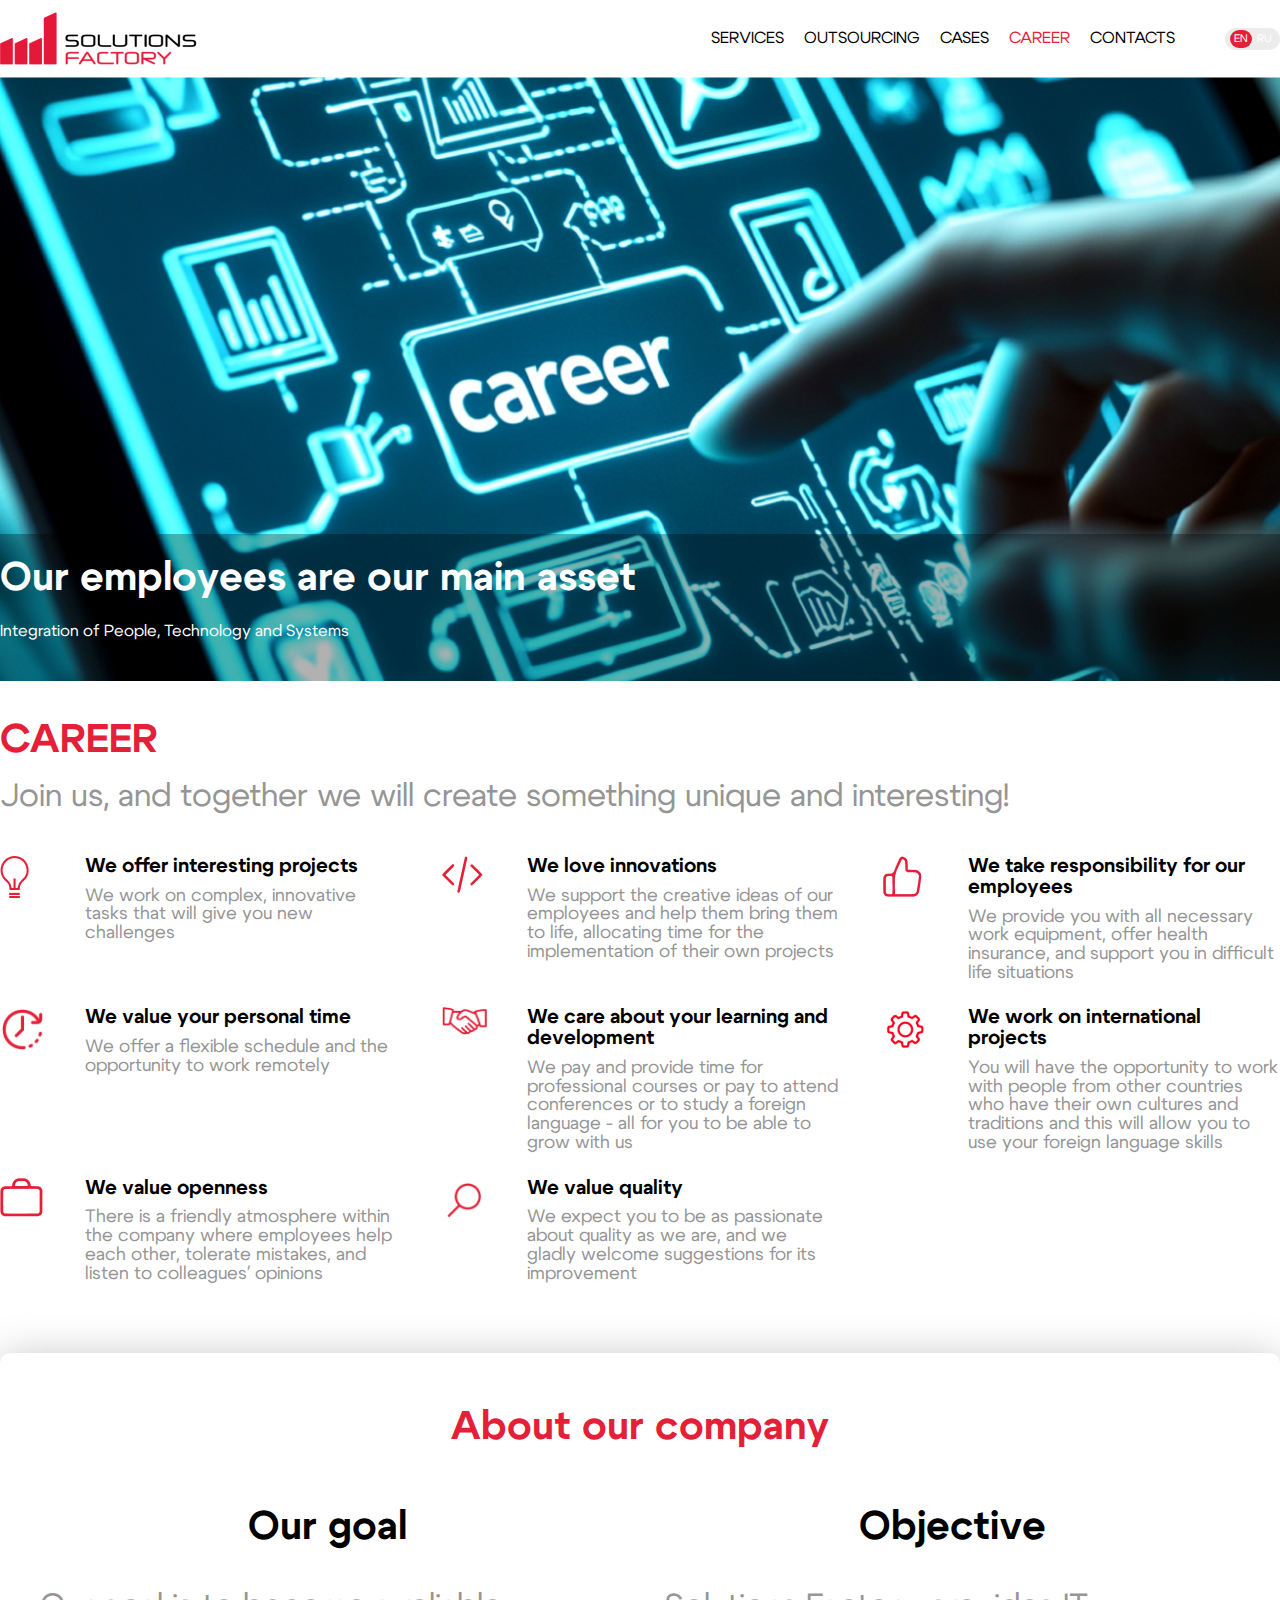
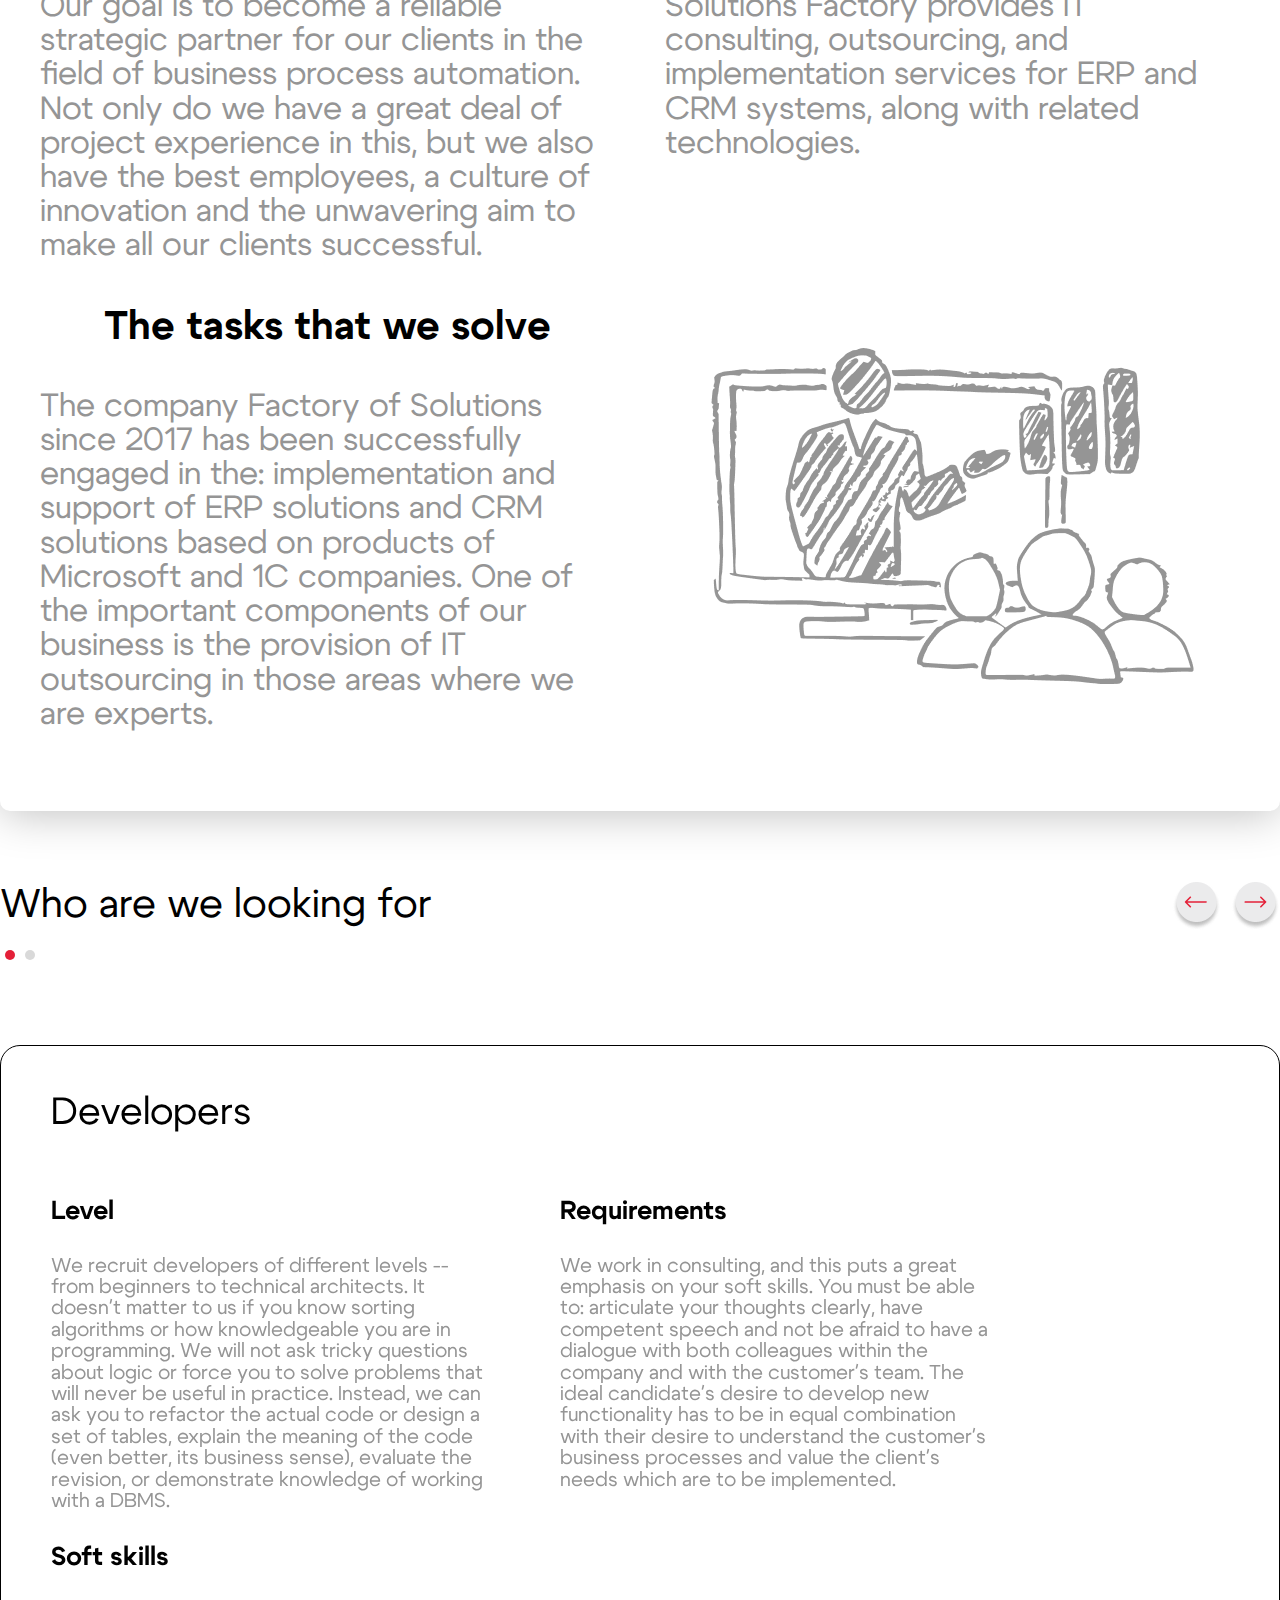
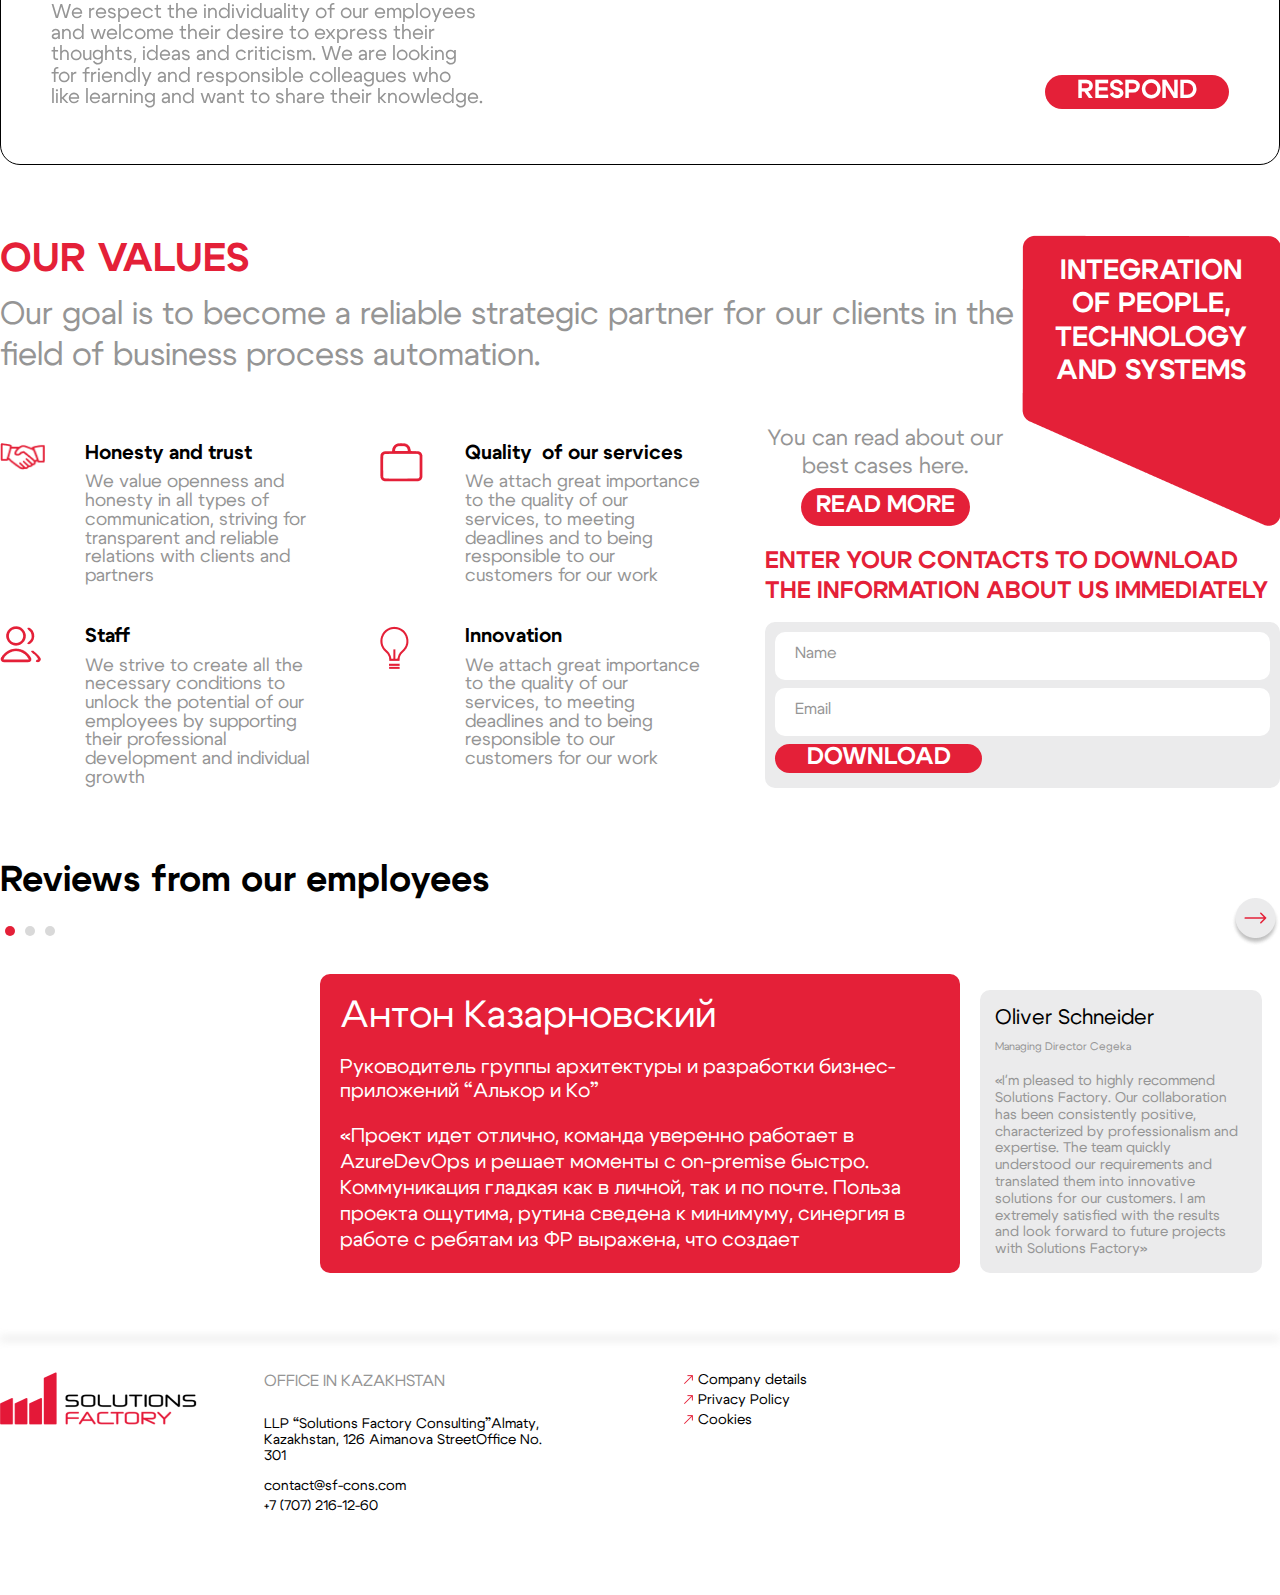
==== career.html @ 91780526 "desktop" ====
<!DOCTYPE html>
<html lang="en">
<head>
  <meta charset="UTF-8">
  <meta name="viewport" content="width=device-width, initial-scale=1.0">
  <link href="./assets/libs/swiper/swiper-bundle.min.css" rel="stylesheet">
  <link href="./assets/css/style.css" rel="stylesheet">
  <title>Solutions Factory</title>
</head>
<body>
  <header class="header">
    <div class="header__container container">
      <a href="index.html" class="header__logo">
        <img src="./assets/img/logo.png" alt="">
      </a>
      <div class="header__nav">
        <a href="services.html" class="header__nav-item">services</a>
        <a href="#" class="header__nav-item">outsourcing</a>
        <a href="cases.html" class="header__nav-item">cases</a>
        <a href="career.html" class="header__nav-item header__nav-item--active">career</a>
        <a href="contacts.html" class="header__nav-item">contacts</a>
        <div class="header__switcher">
          <a href="#" class="header__switcher-item header__switcher-item--active">en</a>
          <a href="#" class="header__switcher-item">ru</a>
        </div>
      </div>
    </div>
  </header>
  <main>
    <section class="hero hero--career">
      <div class="hero__container">
        <div class="container">
          <div class="hero__title">Our employees are our main asset</div>
          <div class="hero__desc">
            Integration of People, Technology and Systems
          </div>
        </div>
      </div>
    </section>
    <section class="career-feauters container block">
      <h2 class="title">career</h2>
      <div class="desc">Join us, and together we will create something unique and interesting!</div>
      <div class="trust__items">
        <div class="trust__item">
          <div class="trust__item-img-holder">
            <img src="./assets/img/t-1.png" alt="">
          </div>
          <div class="trust__item-info">
            <div class="trust__item-title">We offer interesting projects</div>
            <div class="trust__item-desc">
              We work on complex, innovative tasks that will give you new challenges
            </div>
          </div>
        </div>
        <div class="trust__item">
          <div class="trust__item-img-holder">
            <img src="./assets/img/t-5.png" alt="">
          </div>
          <div class="trust__item-info">
            <div class="trust__item-title">We love innovations</div>
            <div class="trust__item-desc">
              We support the creative ideas of our employees and help them bring them to life, allocating time for the
              implementation of their own projects
            </div>
          </div>
        </div>
        <div class="trust__item">
          <div class="trust__item-img-holder">
            <img src="./assets/img/t-6.png" alt="">
          </div>
          <div class="trust__item-info">
            <div class="trust__item-title">We take responsibility for our employees </div>
            <div class="trust__item-desc">
              We provide you with all necessary work equipment, offer health insurance, and support you in difficult
              life situations
            </div>
          </div>
        </div>
        <div class="trust__item">
          <div class="trust__item-img-holder">
            <img src="./assets/img/c-1.png" alt="">
          </div>
          <div class="trust__item-info">
            <div class="trust__item-title">We value your personal time</div>
            <div class="trust__item-desc">
              We offer a flexible schedule and the opportunity to work remotely
            </div>
          </div>
        </div>
        <div class="trust__item">
          <div class="trust__item-img-holder">
            <img src="./assets/img/v-1.png" alt="">
          </div>
          <div class="trust__item-info">
            <div class="trust__item-title">We care about your learning and development</div>
            <div class="trust__item-desc">
              We pay and provide time for professional courses or pay to attend conferences or to study a foreign
              language - all for you to be able to grow with us
            </div>
          </div>
        </div>
        <div class="trust__item">
          <div class="trust__item-img-holder">
            <img src="./assets/img/c-2.png" alt="">
          </div>
          <div class="trust__item-info">
            <div class="trust__item-title">We work on international projects</div>
            <div class="trust__item-desc">
              You will have the opportunity to work with people from other countries who have their own cultures and
              traditions and this will allow you to use your foreign language skills
            </div>
          </div>
        </div>
        <div class="trust__item">
          <div class="trust__item-img-holder">
            <img src="./assets/img/v-2.png" alt="">
          </div>
          <div class="trust__item-info">
            <div class="trust__item-title">We value openness</div>
            <div class="trust__item-desc">
              There is a friendly atmosphere within the company where employees help each other, tolerate mistakes, and
              listen to colleagues' opinions
            </div>
          </div>
        </div>
        <div class="trust__item">
          <div class="trust__item-img-holder">
            <img src="./assets/img/c-3.png" alt="">
          </div>
          <div class="trust__item-info">
            <div class="trust__item-title">We value quality</div>
            <div class="trust__item-desc">
              We expect you to be as passionate about quality as we are, and we gladly welcome suggestions for its
              improvement
            </div>
          </div>
        </div>
      </div>
    </section>
    <section class="about-company block">
      <div class="container">
        <div class="about-company__container">
          <h2 class="title">About our company</h2>
          <div class="about-company__items">
            <div class="about-company__item">
              <div class="about-company__item-title">Our goal</div>
              <div class="about-company__item-desc">
                Our goal is to become a reliable strategic partner for our clients in the field of business process
                automation. Not only do we have a great deal of project experience in this, but we also have the best
                employees, a culture of innovation and the unwavering aim to make all our clients successful.
              </div>
            </div>
            <div class="about-company__item">
              <div class="about-company__item-title">Objective</div>
              <div class="about-company__item-desc">
                Solutions Factory provides IT consulting, outsourcing, and implementation services for ERP and CRM
                systems, along with related technologies.
              </div>
            </div>
            <div class="about-company__item">
              <div class="about-company__item-title">The tasks that we solve</div>
              <div class="about-company__item-desc">
                The company Factory of Solutions since 2017 has been successfully engaged in the: implementation and
                support of ERP solutions and CRM solutions based on products of Microsoft and 1C companies. One of the
                important components of our business is the provision of IT outsourcing in those areas where we are
                experts.
              </div>
            </div>
            <div class="about-company__item about-company__item--img">
              <img src="./assets/img/about-company.png" alt="">
            </div>
          </div>
        </div>
      </div>
    </section>
    <section class="career-looking block container">
      <div class="career-looking__header">
        <h2 class="title">Who are we looking for</h2>
        <div class="reviews__arrows reviews__arrows--career">
          <div class="reviews__arrow reviews__arrow--left"><img src="./assets/img/left.png" alt=""></div>
          <div class="reviews__arrow reviews__arrow--right"><img src="./assets/img/right.png" alt=""></div>
        </div>
      </div>
      <div class="career-dots"></div>
      <div class="career-slider">
        <div class="swiper-wrapper">
          <div class="career-slide swiper-slide">
            <div class="career-slide__title">Developers</div>
            <div class="career-grid">
              <div class="career-item">
                <div class="career-item__title">Level</div>
                <div class="career-item__desc">
                  We recruit developers of different levels -- from beginners to technical architects.
                  It doesn't matter to us if you know sorting algorithms or how knowledgeable you are in
                  programming. We will not ask tricky questions about logic or force you to solve problems that
                  will never be useful in practice. Instead, we can ask you to refactor the actual code or design a
                  set of tables, explain the meaning of the code (even better, its business sense), evaluate the
                  revision, or demonstrate knowledge of working with a DBMS.
                </div>
              </div>
              <div class="career-item">
                <div class="career-item__title">Requirements</div>
                <div class="career-item__desc">
                  We work in consulting, and this puts a great emphasis on your soft skills.
                  You must be able to: articulate your thoughts clearly, have competent speech and not be afraid to have
                  a dialogue with both colleagues within the company and with the customer's team. The ideal candidate's
                  desire to develop new functionality has to be in equal combination with their desire to understand the
                  customer's business processes and value the client's needs which are to be implemented.
                </div>
              </div>
              <div class="career-item">
                <div class="career-item__title">Soft skills</div>
                <div class="career-item__desc">
                  We respect the individuality of our employees and welcome their desire to express their thoughts,
                  ideas and criticism. We are looking for friendly and responsible colleagues who like learning and want
                  to share their knowledge.
                </div>
              </div>
            </div>
            <a href="#" class="career-slide__btn btn">respond</a>
          </div>
          <div class="career-slide swiper-slide">
            <div class="career-slide__title">Project Manager</div>
            <div class="career-grid">
              <div class="career-item">
                <div class="career-item__title">Level</div>
                <div class="career-item__desc">
                  We recruit developers of different levels -- from beginners to technical architects.
                  It doesn't matter to us if you know sorting algorithms or how knowledgeable you are in
                  programming. We will not ask tricky questions about logic or force you to solve problems that
                  will never be useful in practice. Instead, we can ask you to refactor the actual code or design a
                  set of tables, explain the meaning of the code (even better, its business sense), evaluate the
                  revision, or demonstrate knowledge of working with a DBMS.
                </div>
              </div>
              <div class="career-item">
                <div class="career-item__title">Requirements</div>
                <div class="career-item__desc">
                  We work in consulting, and this puts a great emphasis on your soft skills.
                  You must be able to: articulate your thoughts clearly, have competent speech and not be afraid to have
                  a dialogue with both colleagues within the company and with the customer's team. The ideal candidate's
                  desire to develop new functionality has to be in equal combination with their desire to understand the
                  customer's business processes and value the client's needs which are to be implemented.
                </div>
              </div>
              <div class="career-item">
                <div class="career-item__title">Soft skills</div>
                <div class="career-item__desc">
                  We respect the individuality of our employees and welcome their desire to express their thoughts,
                  ideas and criticism. We are looking for friendly and responsible colleagues who like learning and want
                  to share their knowledge.
                </div>
              </div>
            </div>
            <a href="#" class="career-slide__btn btn">respond</a>
          </div>
        </div>
      </div>
    </section>
    <section class="values block container">
      <div class="title-label">
        <div class="title-label__title">
          Integration <br> of People, <br> Technology <br> and Systems
        </div>

      </div>
      <h2 class="title">Our values</h2>
      <div class="desc">
        Our goal is to become a reliable strategic partner for our clients in the field of business process automation.
      </div>
      <div class="values__container">
        <div class="values__items">
          <div class="values__item">
            <div class="values__item-img-holder">
              <img src="./assets/img/v-1.png" alt="">
            </div>
            <div class="values__item-info">
              <div class="values__item-title">Honesty and trust</div>
              <div class="values__item-desc">
                We value openness and honesty in all types of communication, striving for transparent and reliable
                relations
                with clients and partners
              </div>
            </div>
          </div>
          <div class="values__item">
            <div class="values__item-img-holder">
              <img src="./assets/img/v-2.png" alt="">
            </div>
            <div class="values__item-info">
              <div class="values__item-title">Quality  of our services</div>
              <div class="values__item-desc">
                We attach great importance to the quality of our services, to meeting deadlines and to being responsible
                to
                our customers for our work
              </div>
            </div>
          </div>
          <div class="values__item">
            <div class="values__item-img-holder">
              <img src="./assets/img/v-3.png" alt="">
            </div>
            <div class="values__item-info">
              <div class="values__item-title">Staff</div>
              <div class="values__item-desc">
                We strive to create all the necessary conditions to unlock the potential of our employees by supporting
                their professional development and individual growth
              </div>
            </div>
          </div>
          <div class="values__item">
            <div class="values__item-img-holder">
              <img src="./assets/img/v-4.png" alt="">
            </div>
            <div class="values__item-info">
              <div class="values__item-title">Innovation</div>
              <div class="values__item-desc">
                We attach great importance to the quality of our services, to meeting deadlines and to being responsible
                to
                our customers for our work
              </div>
            </div>
          </div>
        </div>
        <form class="values__form">
          <div class="values__form-label-container">
            <div class="values__form-label">
              You can read about
              our best cases here.
            </div>
            <a href="#" class="values__form-btn btn">read more</a>
          </div>
          <div class="values__form-title">
            Enter your contacts to download the information about us immediately
          </div>
          <div class="values__form-container">
            <div class="input-group">
              <input type="text" placeholder="Name">
            </div>
            <div class="input-group">
              <input type="text" placeholder="Email">
            </div>
            <input type="submit" value="download" class="values__form-submit btn">
          </div>
        </form>
      </div>
    </section>
    <section class="our-clients block">
      <div class="container">
        <div class="h2 title">Reviews from our employees</div>
        <div class="reviews__arrows reviews__arrows--reviews">
          <div class="reviews__arrow reviews__arrow--left"><img src="./assets/img/left.png" alt=""></div>
          <div class="reviews__arrow reviews__arrow--right"><img src="./assets/img/right.png" alt=""></div>
        </div>
        <div class="reviews__dots"></div>
        <div class="reviews">
          <div class="swiper-wrapper">
            <div class="reviews__slide swiper-slide">
              <div class="reviews__name">Антон Казарновский</div>
              <div class="reviews__post">
                Руководитель группы архитектуры и
                разработки бизнес-приложений
                “Алькор и Ко”
              </div>
              <div class="reviews__desc">
                «Проект идет отлично, команда уверенно работает в AzureDevOps и решает моменты с on-premise быстро.
                Коммуникация гладкая как в личной, так и по почте. Польза проекта ощутима, рутина сведена к минимуму,
                синергия в работе с ребятам из ФР выражена, что создает
              </div>
            </div>
            <div class="reviews__slide swiper-slide">
              <div class="reviews__name">Oliver Schneider</div>
              <div class="reviews__post">
                Managing Director Cegeka
              </div>
              <div class="reviews__desc">
                «I'm pleased to highly recommend Solutions Factory. Our collaboration has been consistently positive,
                characterized by professionalism and expertise. The team quickly understood our requirements and
                translated
                them into innovative solutions for our customers. I am extremely satisfied with the results and look
                forward
                to future projects with Solutions Factory»
              </div>
            </div>
            <div class="reviews__slide swiper-slide">
              <div class="reviews__name">Isfried Janetschek</div>
              <div class="reviews__post">
                CEO Mesify
              </div>
              <div class="reviews__desc">
                «We chose SF for our D365 project due to their excellent past performance. The team provided reliable,
                flexible, and skilled support, delivering solid solutions. We plan to continue our collaboration and
                highly
                recommend SF to others.»
              </div>
            </div>
          </div>
        </div>
      </div>
    </section>
  </main>
  <footer class="footer">
    <div class="footer__line"></div>
    <div class="footer__container container">
      <a href="#" class="footer__logo"><img src="./assets/img/logo.png" alt=""></a>
      <div class="footer__group">
        <div class="footer__title">OFFICE IN KAZAKHSTAN</div>
        <div class="footer__desc">
          LLP “Solutions Factory Consulting”Almaty, Kazakhstan, 126 Aimanova StreetOffice No. 301
        </div>
        <div class="footer__info">
          <a href="mailto:contact@sf-cons.com">contact@sf-cons.com</a>
          <a href="tel:+77072161260">+7 (707) 216-12-60 </a>
        </div>
      </div>
      <div class="footer__nav">
        <a href="#">Company details</a>
        <a href="#">Privacy Policy</a>
        <a href="#">Cookies</a>
      </div>
    </div>
  </footer>

  <script src="./assets/libs/jquery-3.7.1.min.js"></script>
  <script src="./assets/libs/swiper/swiper-bundle.min.js"></script>
  <script src="./index.js"></script>
</body>
</html>
---- assets/css/style.css ----
@font-face {
  font-family: "Cygre";
  src: url("../fonts/Cygre-Regular.ttf") format("truetype");
  font-weight: 400;
}
@font-face {
  font-family: "Cygre";
  src: url("../fonts/Cygre-Bold.ttf") format("truetype");
  font-weight: 600;
}
/* Reset and base styles  */
* {
  padding: 0px;
  margin: 0px;
  border: none;
}

*,
*::before,
*::after {
  box-sizing: border-box;
}

/* Links */
a,
a:link,
a:visited {
  text-decoration: none;
}

a:hover {
  text-decoration: none;
}

/* Common */
h1,
h2,
h3,
h4,
h5,
h6,
p {
  font-size: inherit;
  font-weight: inherit;
}

ul,
ul li {
  list-style: none;
}

img {
  vertical-align: top;
}

img,
svg {
  max-width: 100%;
  height: auto;
}

/* Form */
input,
textarea,
button,
select {
  font-family: inherit;
  font-size: inherit;
  color: inherit;
  background-color: transparent;
}

input[type=number]::-webkit-inner-spin-button,
input[type=number]::-webkit-outer-spin-button {
  -webkit-appearance: none;
  margin: 0;
}

input::-ms-clear {
  display: none;
}

button,
input[type=submit] {
  display: inline-block;
  box-shadow: none;
  cursor: pointer;
}

input:focus,
input:active,
button:focus,
button:active {
  outline: none;
}

button::-moz-focus-inner {
  padding: 0;
  border: 0;
}

.container {
  max-width: 1324px;
  width: 100%;
  margin: 0 auto;
}

body {
  overflow-x: hidden;
  font-family: "Cygre", sans-serif;
  font-weight: 400;
  font-style: normal;
  font-weight: normal;
  color: #000;
  font-size: 16px;
  background: #fff;
  line-height: 1.2;
}

.header {
  position: fixed;
  z-index: 99;
  width: 100%;
  left: 0;
  top: 0;
  padding: 12px 0;
  background: #fff;
}
.header__container {
  display: flex;
  align-items: center;
  justify-content: space-between;
  gap: 30px;
}
.header__nav {
  display: flex;
  align-items: center;
  gap: 20px;
}
.header__nav-item {
  transition: 200ms ease all;
  color: #000;
  text-transform: uppercase;
}
.header__nav-item:hover {
  color: #e42038;
}
.header__nav-item--active {
  color: #e42038;
}
.header__switcher {
  background: rgba(217, 217, 217, 0.5);
  width: 55px;
  height: 22px;
  min-width: 55px;
  border-radius: 30px;
  padding: 2px 5px;
  display: flex;
  justify-content: space-between;
  align-items: center;
  margin-left: 30px;
}
.header__switcher-item {
  color: #fff;
  font-size: 11px;
  text-transform: uppercase;
  width: 22px;
  height: 18px;
  display: flex;
  align-items: center;
  justify-content: center;
  border-radius: 30px;
  transition: 200ms ease all;
}
.header__switcher-item--active {
  background: #e42038;
}

.hero {
  min-height: 604px;
  margin-top: 77px;
  background: url("../img/hero-img.jpg") no-repeat;
  background-position: bottom;
  background-size: cover;
  display: flex;
  flex-direction: column;
  justify-content: flex-end;
}
.hero--services {
  background: url("../img/services-hero.jpg") no-repeat;
  background-position: center;
  background-size: cover;
}
.hero--cases {
  background: url("../img/cases-hero.jpg") no-repeat;
  background-position: center;
  background-size: cover;
}
.hero--career {
  background: url("../img/career-hero.jpg") no-repeat;
  background-position: center;
  background-size: cover;
}
.hero--contacts {
  background: url("../img/contacts-hero.jpg") no-repeat;
  background-position: center;
  background-size: cover;
}
.hero__container {
  background: rgba(0, 0, 0, 0.3);
  padding: 20px 0 40px;
  color: #fff;
}
.hero__container .container {
  position: relative;
}
.hero__container .container .hero__btn {
  position: absolute;
  right: 0;
  bottom: 0;
  z-index: 2;
}
.hero__slider {
  overflow: hidden;
  color: #fff;
}
.hero__slider ul {
  line-height: 130%;
  font-size: 24px;
  padding-left: 30px;
}
.hero__slider ul li {
  list-style: disc;
}
.hero__title {
  font-size: 40px;
  font-weight: 600;
  padding-bottom: 20px;
}
.hero__dots-container {
  text-align: right;
  padding-bottom: 14px;
}
.hero__dots-container .swiper-pagination-bullet {
  width: 17px;
  height: 17px;
  opacity: 1;
  margin: 0 11px !important;
  background: #d9d9d9;
}
.hero__dots-container .swiper-pagination-bullet-active {
  background: #e42038;
}

.btn {
  display: inline-flex;
  align-items: center;
  justify-content: center;
  font-size: 30px;
  font-weight: 600;
  text-transform: uppercase;
  color: #fff;
  text-decoration: none;
  transition: 200ms ease all;
  background: #e42038;
  border-radius: 100px;
  padding: 0 15px 3px 15px;
  min-width: 207px;
}
.btn:hover {
  background: #aa2938;
}
.btn--reverse {
  background: #fff;
  color: #e42038;
}
.btn--reverse:hover {
  background: #aa2938;
  color: #fff;
}

.block {
  padding-top: 35px;
  padding-bottom: 35px;
}

.block-header {
  display: flex;
  align-items: flex-end;
  justify-content: space-between;
  gap: 30px;
}

.title {
  font-size: 36px;
  font-weight: 600;
  text-transform: uppercase;
  line-height: 124%;
}

.services-items {
  margin-top: 35px;
  display: grid;
  grid-template-columns: repeat(2, 1fr);
  grid-column-gap: 100px;
  grid-row-gap: 50px;
}

.services-item {
  display: flex;
  align-items: center;
  justify-content: space-between;
  gap: 25px;
  background: #fff;
  border-radius: 10px;
  box-shadow: 0px 4px 43.5px -1px rgba(0, 0, 0, 0.25);
  padding: 15px;
}
.services-item img {
  width: 100%;
  max-width: 160px;
}
.services-item__link {
  text-decoration: none;
  color: #000;
  font-size: 22px;
  font-weight: 600;
  transition: 200ms ease all;
  border-bottom: 1px solid #000;
}
.services-item__link:hover {
  border-color: transparent;
}
.services-item__desc {
  font-size: 18px;
  line-height: 120%;
  padding-top: 10px;
}

.about {
  display: flex;
  justify-content: space-between;
  gap: 50px;
}
.about__founder {
  position: relative;
  width: 43%;
}
.about__founder-info {
  position: absolute;
  z-index: 2;
  left: 0;
  top: 0;
}
.about__founder-name {
  font-size: 28px;
  line-height: 111%;
  padding-bottom: 4px;
}
.about__founder-desc {
  font-size: 28px;
  line-height: 111%;
  color: #e42038;
}
.about__founder img {
  display: block;
  margin: 0 0 0 auto;
}
.about__founder-quote {
  position: absolute;
  padding: 20px 20px 30px;
  max-width: 276px;
  width: 100%;
  background: #ebebec;
  border-radius: 10px;
  font-size: 20px;
  color: #959595;
  line-height: 115%;
  bottom: -20px;
  left: 0;
  transition: 400ms ease all;
  opacity: 0;
}
.about__founder:hover .about__founder-quote {
  opacity: 1;
}
.about__info {
  position: relative;
  flex: 1;
  border-radius: 10px;
  background: #e42038;
  color: #fff;
  padding: 25px 30px 15px;
}
.about__info-title {
  font-size: 38px;
  padding-bottom: 5px;
}
.about__info-desc {
  font-size: 26px;
  line-height: 111%;
}
.about__info img {
  position: absolute;
  right: 20px;
  bottom: 15px;
}
.about__btn {
  position: absolute;
  left: 30px;
  bottom: 35px;
}

.trust {
  position: relative;
}
.trust__info {
  max-width: 79%;
}
.trust .title {
  color: #e42038;
  text-transform: uppercase;
  font-weight: 600;
  font-size: 40px;
  padding-bottom: 10px;
}
.trust .desc {
  color: #959595;
  font-size: 32px;
  line-height: 126%;
}
.trust__items {
  margin-top: 40px;
  display: grid;
  grid-template-columns: repeat(3, 1fr);
  grid-column-gap: 45px;
  grid-row-gap: 25px;
}
.trust__item {
  display: flex;
  align-items: flex-start;
  gap: 40px;
}
.trust__item-img-holder {
  width: 45px;
  min-width: 45px;
}
.trust__item-title {
  font-size: 20px;
  font-weight: 600;
  padding-bottom: 10px;
  line-height: 104%;
}
.trust__item-desc {
  color: #959595;
  font-size: 18px;
  line-height: 104%;
}
.trust .title-label {
  position: absolute;
  right: 0;
  top: 35px;
}

.title-label {
  width: 258px;
  height: 296px;
  background: url("../img/label.png") no-repeat;
  padding: 20px;
  text-align: center;
  color: #fff;
  text-transform: uppercase;
}
.title-label__title {
  font-size: 32px;
  font-weight: 600;
  padding-bottom: 4px;
}
.title-label__desc {
  font-size: 26px;
}

.our-clients .container {
  position: relative;
}
.our-clients .title {
  text-transform: none;
}
.our-clients .swiper-button-disabled {
  display: none;
}

.reviews {
  overflow: hidden;
  margin-top: 33px;
  position: relative;
}
.reviews .swiper-button-disabled {
  display: none;
}
.reviews__arrows {
  display: flex;
  gap: 10px;
  align-items: center;
  position: absolute;
  right: 0;
  top: 40px;
  z-index: 2;
}
.reviews__arrow {
  cursor: pointer;
}
.reviews__dots {
  margin-top: 20px;
}
.reviews__dots .swiper-pagination-bullet {
  width: 10px;
  height: 10px;
  opacity: 1;
  margin: 0 5px !important;
  background: #d9d9d9;
}
.reviews__dots .swiper-pagination-bullet-active {
  background: #e42038;
}
.reviews__slide {
  width: 22%;
  margin: 0 10px;
  padding: 15px;
  border-radius: 10px;
  background: #ebebec;
}
.reviews__name {
  font-size: 21px;
  padding-bottom: 10px;
}
.reviews__post {
  color: #959595;
  font-size: 11px;
  padding-bottom: 20px;
}
.reviews__desc {
  font-size: 14px;
  color: #959595;
}
.reviews .swiper-slide-active {
  background: #e42038;
  padding: 20px;
  width: 50%;
}
.reviews .swiper-slide-active .reviews__name {
  color: #fff;
  font-size: 38px;
  padding-bottom: 15px;
}
.reviews .swiper-slide-active .reviews__post {
  color: #fff;
  font-size: 20px;
}
.reviews .swiper-slide-active .reviews__desc {
  font-size: 20px;
  line-height: 130%;
  color: #fff;
}
.reviews .swiper-wrapper {
  align-items: flex-end;
}

.logo-slides {
  padding-top: 40px;
  position: relative;
}
.logo-slides .logo-slide {
  width: 148px;
  height: 148px;
  margin: 0 15px;
  display: flex;
  align-items: center;
  justify-content: center;
  background: #d9d9d9;
  border-radius: 10px;
}
.logo-slides .logo-slide img {
  max-width: 100%;
}
.logo-slides .logo-left {
  position: absolute;
  z-index: 3;
  left: 50px;
  top: calc(63% - 27px);
}
.logo-slides .logo-right {
  position: absolute;
  z-index: 3;
  right: 50px;
  top: calc(63% - 27px);
}

.values {
  position: relative;
}
.values .title {
  color: #e42038;
  text-transform: uppercase;
  font-weight: 600;
  font-size: 40px;
  padding-bottom: 10px;
}
.values .desc {
  color: #959595;
  font-size: 32px;
  line-height: 126%;
  max-width: 1050px;
}
.values .title-label {
  position: absolute;
  right: 0;
  top: 35px;
}
.values .title-label__title {
  font-size: 28px;
}
.values__container {
  display: flex;
  align-items: flex-end;
  gap: 65px;
  margin-top: 50px;
}
.values__form {
  min-width: 515px;
  width: 515px;
}
.values__form-label {
  color: #959595;
  font-size: 22px;
  line-height: 126%;
}
.values__form-label-container {
  max-width: 240px;
  text-align: center;
}
.values__form-btn {
  font-size: 24px;
  min-width: auto;
  margin-top: 8px;
  padding-top: 3px;
  padding-bottom: 6px;
}
.values__form-title {
  font-size: 24px;
  text-transform: uppercase;
  color: #e42038;
  line-height: 126%;
  font-weight: 600;
  margin-top: 20px;
}
.values__form-container {
  margin-top: 15px;
  background: #ebebec;
  border-radius: 10px;
  padding: 10px 10px 15px;
}
.values__form .input-group {
  margin-bottom: 8px;
}
.values__form-submit {
  cursor: pointer;
  font-size: 24px;
}
.values__items {
  flex: 1;
  display: grid;
  grid-template-columns: repeat(2, 1fr);
  grid-column-gap: 60px;
  grid-row-gap: 40px;
}
.values__item {
  display: flex;
  align-items: flex-start;
  gap: 40px;
}
.values__item-img-holder {
  width: 45px;
  min-width: 45px;
}
.values__item-title {
  font-size: 20px;
  font-weight: 600;
  padding-bottom: 10px;
  line-height: 104%;
}
.values__item-desc {
  color: #959595;
  font-size: 18px;
  line-height: 104%;
}

.input-group input {
  width: 100%;
  font-family: "Cygre", sans-serif;
  font-weight: 400;
  background: #fff;
  font-size: 16px;
  color: #000;
  padding: 13px 20px 18px;
  border-radius: 10px;
}
.input-group input::-moz-placeholder {
  color: #959595;
  font-size: 16px;
}
.input-group input::placeholder {
  color: #959595;
  font-size: 16px;
}

.request__container {
  display: flex;
  align-items: flex-start;
  justify-content: space-between;
  padding: 45px 70px;
  background: #ebebec;
  border-radius: 20px;
  gap: 120px;
}
.request .title {
  font-size: 40px;
  text-transform: none;
  line-height: 113%;
  font-weight: 400;
  max-width: 240px;
}
.request__form {
  flex: 1;
}
.request__form .row {
  display: grid;
  grid-template-columns: repeat(2, 1fr);
  gap: 15px;
  margin-bottom: 15px;
}
.request__form textarea {
  width: 100%;
  font-family: "Cygre", sans-serif;
  font-weight: 400;
  background: #fff;
  font-size: 16px;
  color: #000;
  padding: 13px 20px 18px;
  border-radius: 10px;
  resize: none;
  min-height: 124px;
  outline: none;
}
.request__form textarea::-moz-placeholder {
  color: #959595;
  font-size: 16px;
}
.request__form textarea::placeholder {
  color: #959595;
  font-size: 16px;
}
.request__form .input-check {
  margin-top: 12px;
}
.request__form .input-check label {
  font-size: 16px;
}
.request__form-submit {
  margin-top: 20px;
  cursor: pointer;
  font-size: 24px;
  min-width: 180px;
}

.footer {
  padding-top: 30px;
  padding-bottom: 80px;
}
.footer__line {
  width: 100%;
  height: 1px;
  background: #959595;
  margin-bottom: 33px;
  filter: blur(4px);
}
.footer__container {
  display: flex;
  align-items: flex-start;
}
.footer__logo {
  margin-right: 67px;
}
.footer__group {
  max-width: 300px;
  margin-right: 120px;
}
.footer__title {
  color: #959595;
  text-transform: uppercase;
  padding-bottom: 25px;
}
.footer__desc {
  font-size: 14px;
  line-height: 115%;
}
.footer__info {
  display: flex;
  flex-direction: column;
  align-items: flex-start;
  gap: 4px;
  margin-top: 13px;
}
.footer__info a {
  font-size: 14px;
  color: #000;
  text-decoration: none;
}
.footer__nav {
  display: flex;
  flex-direction: column;
  align-items: flex-start;
  gap: 3px;
}
.footer__nav a {
  font-size: 14px;
  text-decoration: none;
  color: #000;
  display: inline-flex;
  align-items: center;
  gap: 5px;
  transition: 200ms ease all;
}
.footer__nav a:hover {
  color: #e42038;
}
.footer__nav a::before {
  content: url("../img/nav-arrow.png");
}

.cases-items {
  margin-top: 35px;
  display: grid;
  grid-template-columns: repeat(2, 1fr);
  grid-column-gap: 100px;
  grid-row-gap: 50px;
}

.cases-item {
  background: #fff;
  border-radius: 10px;
  box-shadow: 0px 4px 43.5px -1px rgba(0, 0, 0, 0.25);
  padding: 25px 30px 30px;
}
.cases-item__title {
  font-size: 32px;
  line-height: 107%;
  padding-bottom: 20px;
}
.cases-item__desc {
  color: #959595;
  line-height: 115%;
  padding-bottom: 30px;
}
.cases-item__more {
  color: #e42038;
  text-decoration: none;
  transition: 200ms ease all;
  border-bottom: 1px solid #e42038;
}
.cases-item__more:hover {
  border-color: transparent;
}

.career-feauters .title {
  color: #e42038;
  text-transform: uppercase;
  font-weight: 600;
  font-size: 40px;
  padding-bottom: 10px;
}
.career-feauters .desc {
  color: #959595;
  font-size: 32px;
  line-height: 126%;
}

.about-company__container {
  padding: 50px 40px 80px;
  background: #fff;
  border-radius: 10px;
  box-shadow: 0px 4px 43.5px -1px rgba(0, 0, 0, 0.25);
}
.about-company__container .title {
  color: #e42038;
  text-transform: none;
  font-weight: 600;
  font-size: 40px;
  padding-bottom: 50px;
  text-align: center;
}
.about-company__items {
  display: grid;
  grid-template-columns: repeat(2, 1fr);
  grid-column-gap: 50px;
  grid-row-gap: 40px;
}
.about-company__item-title {
  text-align: center;
  font-size: 40px;
  font-weight: 600;
  padding-bottom: 38px;
}
.about-company__item-desc {
  color: #959595;
  font-size: 32px;
  line-height: 107%;
}
.about-company__item--img {
  padding: 40px;
  display: flex;
  align-items: center;
  justify-content: center;
}
.about-company__item--img img {
  max-width: 100%;
}

.career-looking__header {
  display: flex;
  align-items: center;
  justify-content: space-between;
  margin-bottom: 15px;
}
.career-looking__header .title {
  text-transform: none;
  font-weight: 400;
  font-size: 40px;
}
.career-looking__header .reviews__arrows {
  position: static;
}

.career-slider {
  overflow: hidden;
  margin-top: 80px;
}

.career-slide {
  padding: 45px 50px 55px;
  border-radius: 20px;
  border: 1px solid #000;
  position: relative;
}
.career-slide__title {
  font-size: 38px;
  padding-bottom: 60px;
}
.career-slide__btn {
  font-size: 26px;
  min-width: 184px;
  position: absolute;
  z-index: 2;
  right: 50px;
  bottom: 55px;
}

.career-grid {
  display: grid;
  grid-template-columns: repeat(2, 1fr);
  grid-column-gap: 75px;
  grid-row-gap: 30px;
  padding-right: 20%;
}

.career-item__title {
  font-size: 26px;
  font-weight: 600;
  padding-bottom: 28px;
}

.career-item__desc {
  color: #959595;
  font-size: 20px;
  line-height: 107%;
}

.career-dots .swiper-pagination-bullet {
  width: 10px;
  height: 10px;
  opacity: 1;
  margin: 0 5px !important;
  background: #d9d9d9;
}
.career-dots .swiper-pagination-bullet-active {
  background: #e42038;
}

.contacts__block {
  padding: 25px 25px 32px;
  border-radius: 10px;
  background: #fff;
  box-shadow: 0px 4px 43.5px -1px rgba(0, 0, 0, 0.25);
  display: flex;
}
.contacts__group {
  width: 50%;
  display: flex;
  flex-direction: column;
  justify-content: space-between;
  gap: 30px;
}
.contacts__group:first-child {
  padding-right: 40px;
  border-right: 1px solid #000;
}
.contacts__group:last-child {
  padding-left: 40px;
}
.contacts__title {
  font-size: 32px;
  color: #959595;
  padding-bottom: 6px;
}
.contacts__desc {
  font-size: 16px;
  line-height: 107%;
}
.contacts__address {
  font-size: 30px;
  line-height: 107%;
  max-width: 440px;
}
.contacts__footer {
  display: flex;
  align-items: flex-end;
  justify-content: space-around;
  gap: 30px;
}
.contacts__footer-group {
  display: flex;
  flex-direction: column;
  align-items: flex-end;
  gap: 4px;
}
.contacts__footer-group a {
  color: #000;
  text-decoration: none;
  font-size: 28px;
}
.contacts__btn {
  font-size: 24px;
  padding-top: 6px;
  padding-bottom: 10px;
}/*# sourceMappingURL=style.css.map */
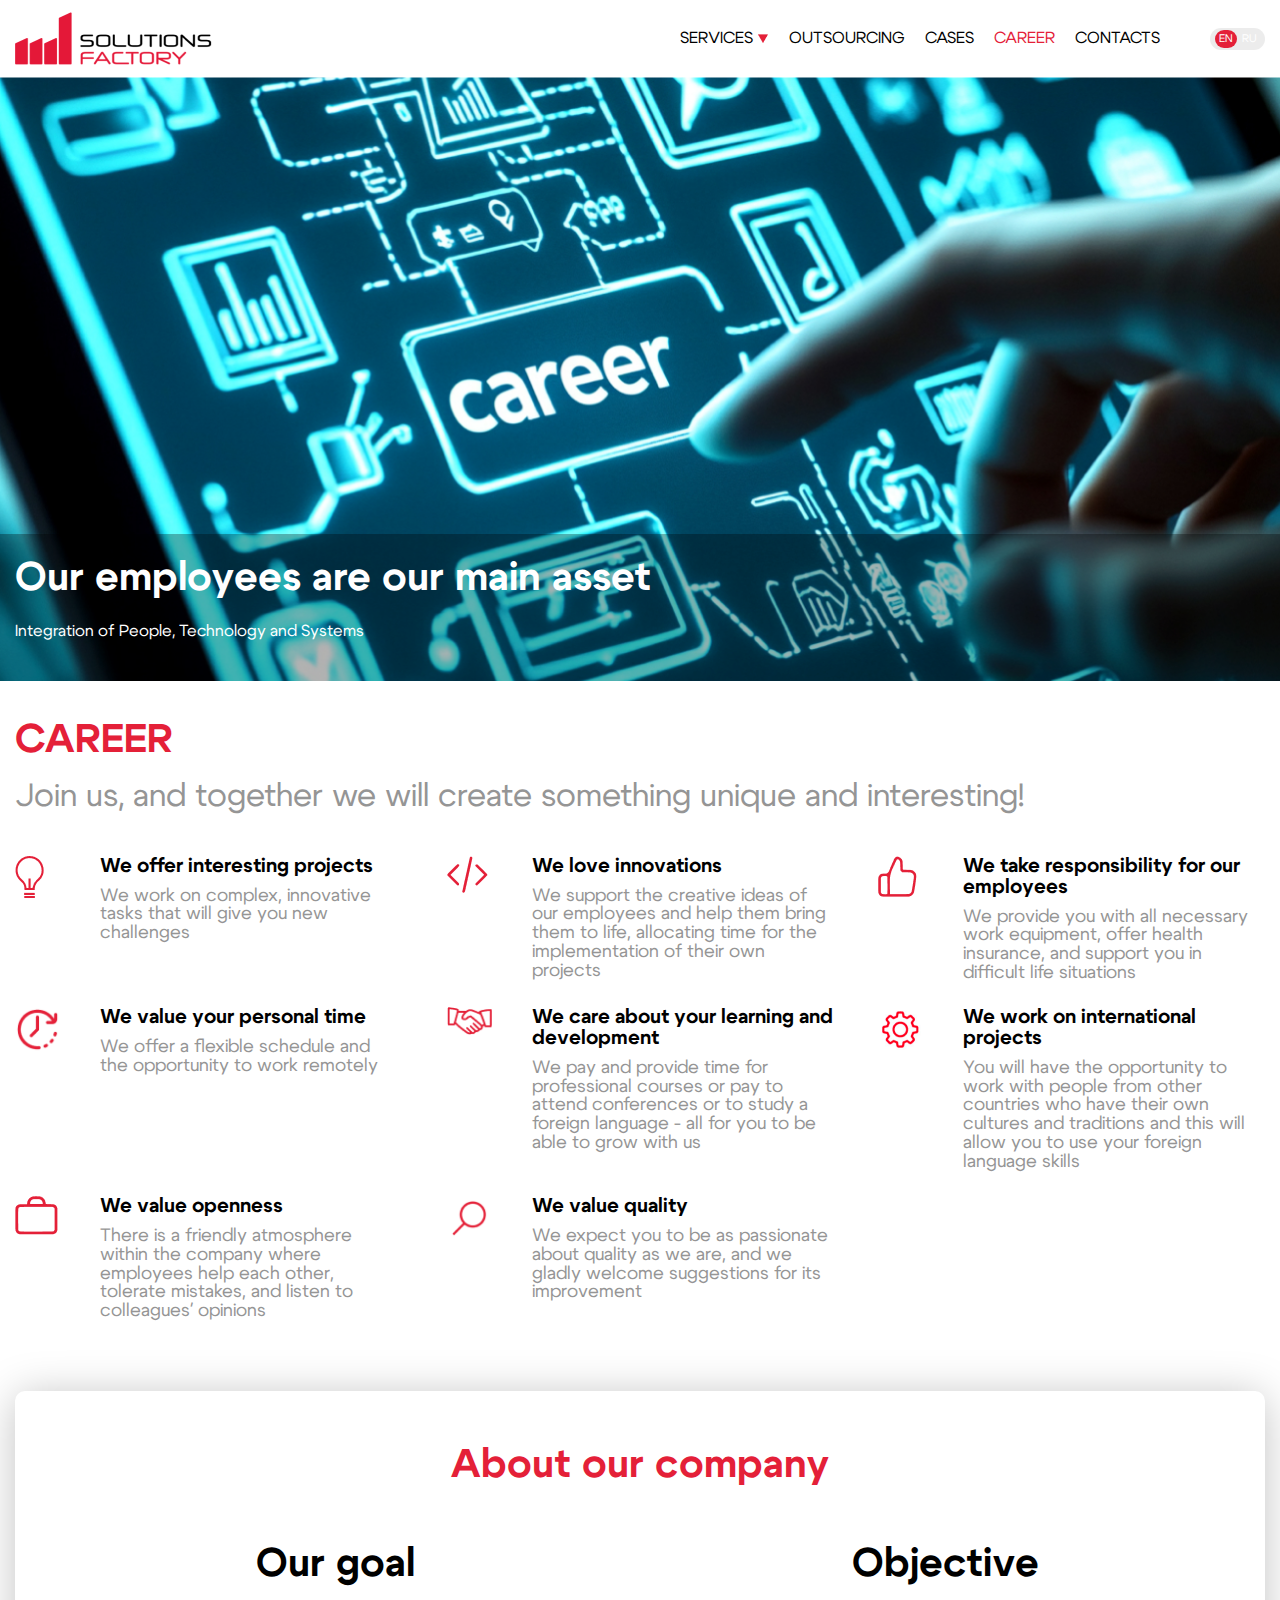
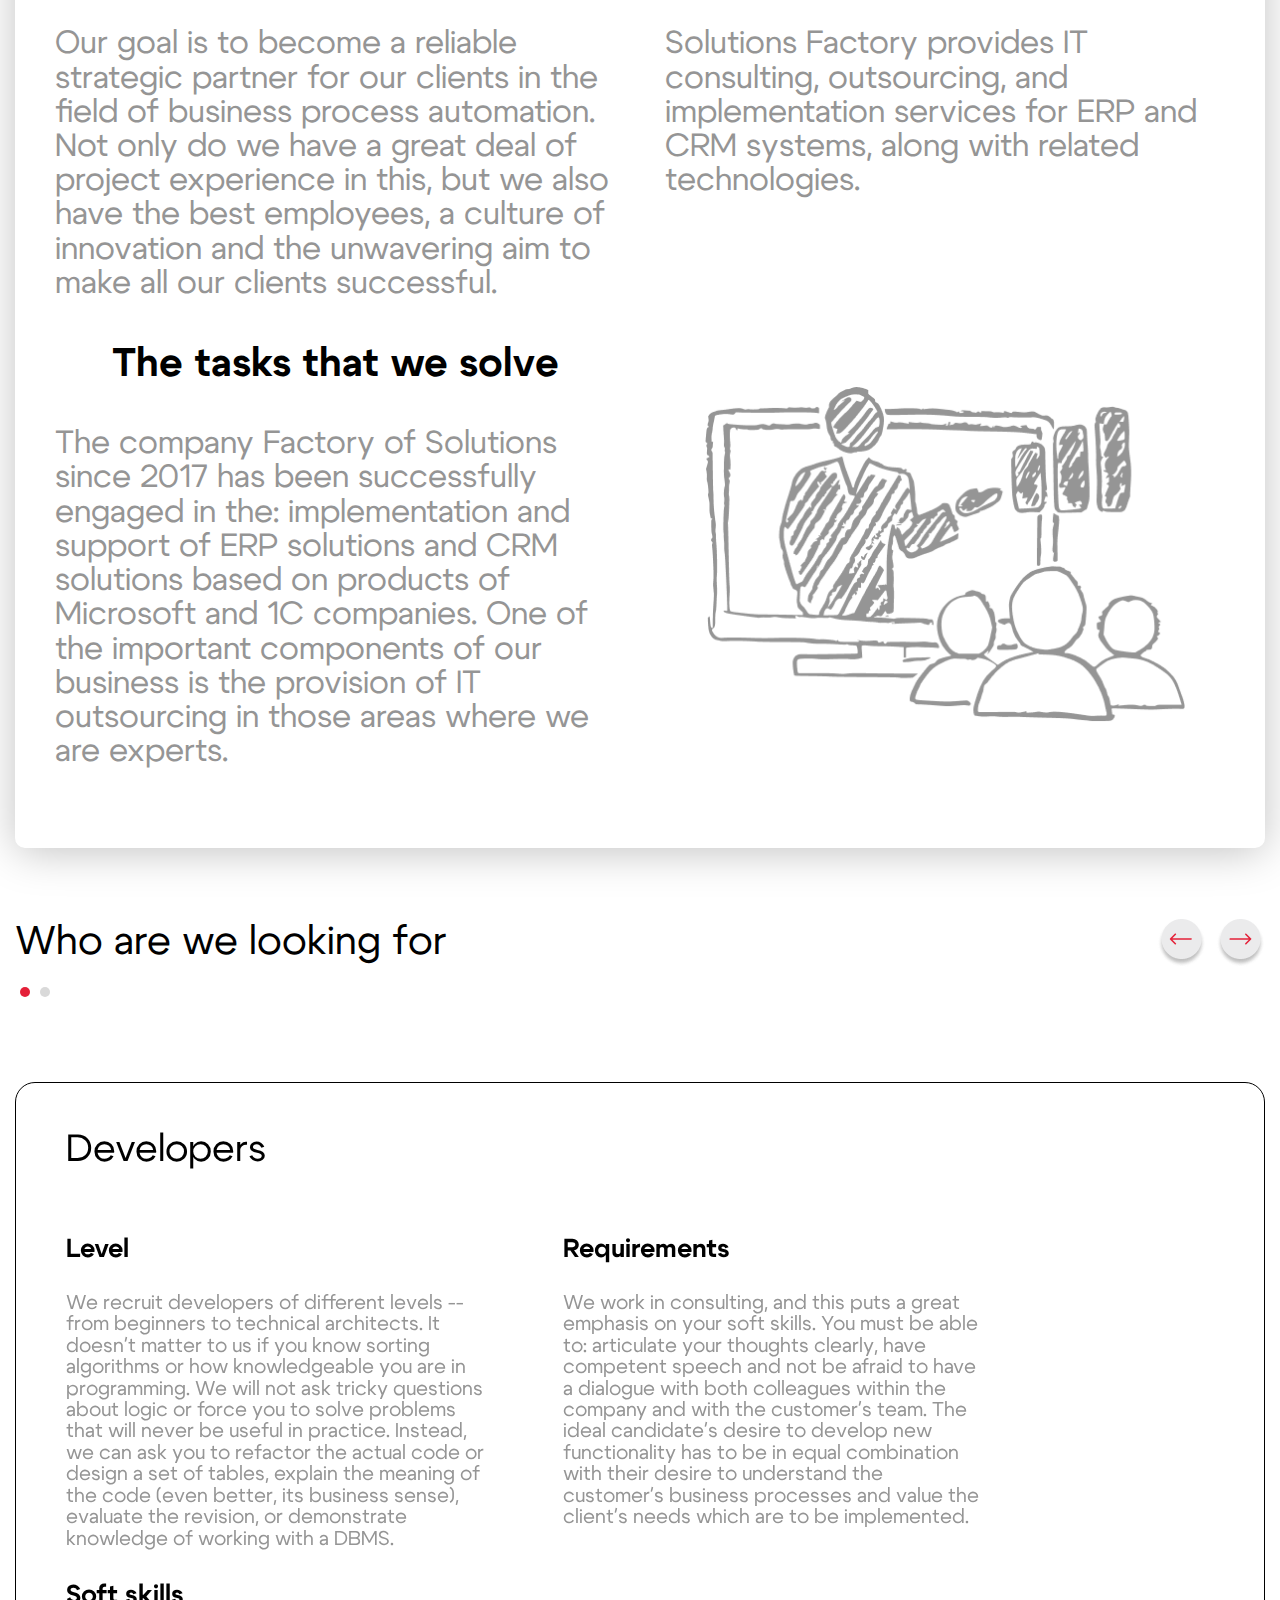
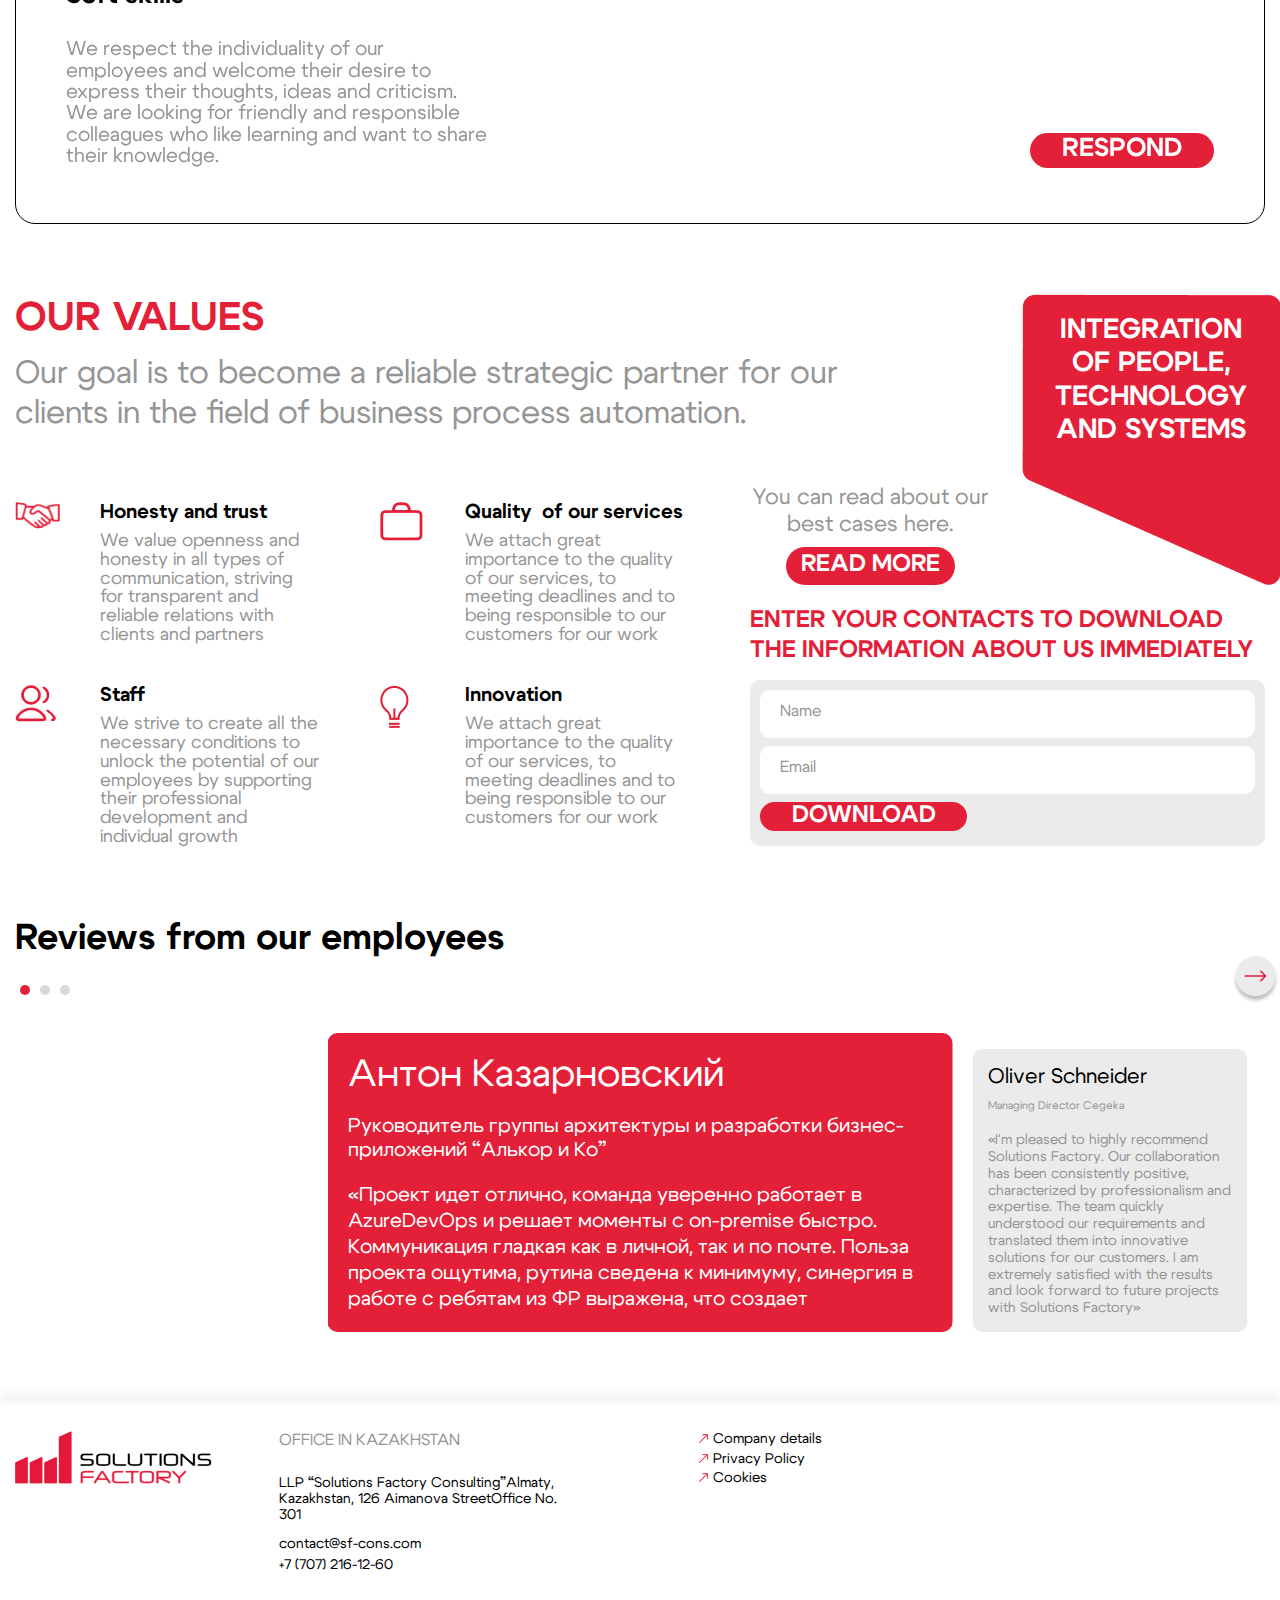
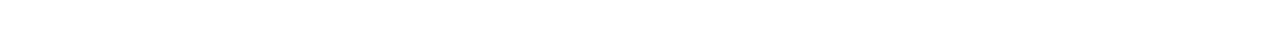
==== commit 11a0770d: "некоторые доработки + адаптив" ====
--- a/career.html
+++ b/career.html
@@ -14,15 +14,33 @@
         <img src="./assets/img/logo.png" alt="">
       </a>
       <div class="header__nav">
-        <a href="services.html" class="header__nav-item">services</a>
-        <a href="#" class="header__nav-item">outsourcing</a>
-        <a href="cases.html" class="header__nav-item">cases</a>
-        <a href="career.html" class="header__nav-item header__nav-item--active">career</a>
-        <a href="contacts.html" class="header__nav-item">contacts</a>
+        <div class="header__nav-items">
+          <div class="dropdown-menu">
+            <a href="services.html" class="header__nav-item">services <img src="./assets/img/menu-polygon.png" alt=""></a>
+            <div class="dropdown-menu__container">
+              <div class="dropdown-menu__items">
+                <a href="#" class="header__nav-item">Implementation D365 and Power Platform</a>
+                <a href="#" class="header__nav-item">Support D365 / Axapta</a>
+                <a href="#" class="header__nav-item">Implementation 1С product</a>
+                <a href="#" class="header__nav-item">DevOps and DevSecOps</a>
+                <a href="#" class="header__nav-item">Custom development</a>
+              </div>
+            </div>
+          </div>
+          <a href="#" class="header__nav-item">outsourcing</a>
+          <a href="cases.html" class="header__nav-item">cases</a>
+          <a href="career.html" class="header__nav-item header__nav-item--active">career</a>
+          <a href="contacts.html" class="header__nav-item">contacts</a>
+        </div>
         <div class="header__switcher">
           <a href="#" class="header__switcher-item header__switcher-item--active">en</a>
           <a href="#" class="header__switcher-item">ru</a>
         </div>
+        <a href="#" class="header__burger">
+          <span></span>
+          <span></span>
+          <span></span>
+        </a>
       </div>
     </div>
   </header>
@@ -40,7 +58,7 @@
     <section class="career-feauters container block">
       <h2 class="title">career</h2>
       <div class="desc">Join us, and together we will create something unique and interesting!</div>
-      <div class="trust__items">
+      <div class="trust__items trust__items--career">
         <div class="trust__item">
           <div class="trust__item-img-holder">
             <img src="./assets/img/t-1.png" alt="">
--- a/assets/css/style.css
+++ b/assets/css/style.css
@@ -126,6 +126,9 @@
   padding: 12px 0;
   background: #fff;
 }
+.header__logo img {
+  min-width: 197px;
+}
 .header__container {
   display: flex;
   align-items: center;
@@ -133,6 +136,11 @@
   gap: 30px;
 }
 .header__nav {
+  display: flex;
+  align-items: center;
+  gap: 20px;
+}
+.header__nav-items {
   display: flex;
   align-items: center;
   gap: 20px;
@@ -141,6 +149,12 @@
   transition: 200ms ease all;
   color: #000;
   text-transform: uppercase;
+  display: flex;
+  align-items: center;
+  gap: 4px;
+}
+.header__nav-item img {
+  transition: 200ms ease all;
 }
 .header__nav-item:hover {
   color: #e42038;
@@ -174,6 +188,67 @@
 }
 .header__switcher-item--active {
   background: #e42038;
+}
+.header__burger {
+  display: none;
+  width: 35px;
+  flex-direction: column;
+  padding: 5px 0;
+  gap: 6px;
+  margin-left: 10px;
+}
+.header__burger span {
+  width: 100%;
+  display: inline-block;
+  height: 2px;
+  min-height: 2px;
+  border-radius: 4px;
+  transition: 200ms ease all;
+  position: relative;
+  background: red;
+}
+.header__burger--active span:nth-child(2) {
+  opacity: 0;
+}
+.header__burger--active span:nth-child(1) {
+  transform: rotate(45deg);
+  top: 7px;
+}
+.header__burger--active span:nth-child(3) {
+  transform: rotate(-45deg);
+  top: -8px;
+}
+.header .dropdown-menu {
+  position: relative;
+}
+.header .dropdown-menu__container {
+  position: absolute;
+  display: none;
+  top: 15px;
+  left: calc(50% - 155px);
+}
+.header .dropdown-menu__items {
+  width: 310px;
+  border-color: rgba(255, 255, 255, 0.16);
+  background: rgba(255, 255, 255, 0.4);
+  -webkit-backdrop-filter: blur(10px);
+          backdrop-filter: blur(10px);
+  border-radius: 12px;
+  border: 1px solid rgba(0, 0, 0, 0.24);
+  padding: 10px 15px;
+  position: relative;
+  display: flex;
+  flex-direction: column;
+  align-items: flex-start;
+  gap: 8px;
+  left: calc(50% - 155px);
+  top: 15px;
+}
+.header .dropdown-menu:hover .header__nav-item img {
+  transform: rotate(180deg);
+}
+.header .dropdown-menu:hover .dropdown-menu__container {
+  display: inline-block;
 }
 
 .hero {
@@ -480,6 +555,9 @@
   font-size: 26px;
 }
 
+.our-clients {
+  overflow-x: hidden;
+}
 .our-clients .container {
   position: relative;
 }
@@ -1052,4 +1130,849 @@
   font-size: 24px;
   padding-top: 6px;
   padding-bottom: 10px;
+}
+
+.blocker {
+  z-index: 999;
+}
+
+.modal {
+  max-width: 1324px;
+  padding: 50px 30px;
+}
+
+.modal-case__header {
+  display: flex;
+  justify-content: space-between;
+  align-items: center;
+  gap: 40px;
+  margin-bottom: 40px;
+}
+.modal-case__title {
+  color: #e42038;
+  font-size: 44px;
+  font-weight: 600;
+  text-align: center;
+}
+.modal-case__body {
+  display: grid;
+  grid-template-columns: repeat(2, 1fr);
+  gap: 80px;
+}
+.modal-case__column {
+  display: flex;
+  flex-direction: column;
+  gap: 40px;
+}
+.modal-case__item-title {
+  text-align: center;
+  font-size: 40px;
+  line-height: 107%;
+  font-weight: 600;
+  padding-bottom: 40px;
+}
+.modal-case__item-desc {
+  font-size: 32px;
+  color: #959595;
+  line-height: 107%;
+}
+.modal-case__item-icon {
+  display: block;
+  max-width: 100%;
+  margin: 0 auto;
+}
+
+@media (max-width: 1365px) {
+  .container {
+    max-width: 100%;
+    padding-left: 15px;
+    padding-right: 15px;
+  }
+  .hero__container .container .hero__btn {
+    right: 15px;
+  }
+  .services-items,
+  .cases-items {
+    grid-column-gap: 50px;
+  }
+  .values .desc,
+  .trust .desc {
+    max-width: 70%;
+  }
+  .contacts__block {
+    flex-direction: column;
+  }
+  .contacts__group {
+    width: 100%;
+  }
+  .contacts__group:first-child {
+    padding-right: 0;
+    padding-bottom: 20px;
+    border-bottom: 1px solid #000;
+    border-right: none;
+  }
+  .contacts__footer {
+    justify-content: space-between;
+  }
+  .contacts__group:last-child {
+    padding-left: 0;
+    padding-top: 20px;
+  }
+}
+@media (max-width: 1199px) {
+  .trust .desc,
+  .values .desc {
+    font-size: 26px;
+  }
+  .trust__item {
+    gap: 15px;
+  }
+  .trust__items {
+    grid-column-gap: 20px;
+  }
+  .values__container {
+    flex-direction: column;
+    align-items: center;
+  }
+  .values__items {
+    padding-top: 100px;
+  }
+  .values__form-label-container {
+    max-width: 100%;
+  }
+}
+@media (max-width: 989px) {
+  .header__nav-items {
+    display: none;
+  }
+  .header__burger {
+    display: flex;
+  }
+  .header--open .header__nav-items {
+    display: flex;
+    flex-direction: column;
+    position: absolute;
+    left: 0;
+    background: #fff;
+    width: 100%;
+    gap: 10px;
+    padding: 10px 20px 20px;
+    top: 77px;
+    border-top: 1px solid #e42038;
+    align-items: flex-start;
+  }
+  .header--open .dropdown-menu__container {
+    position: static;
+    display: block;
+  }
+  .header--open .dropdown-menu__items {
+    width: auto;
+    padding: 0;
+    border: none;
+    background: none;
+    position: static;
+    padding-left: 15px;
+    padding-top: 10px;
+    padding-bottom: 15px;
+    gap: 5px;
+  }
+  .header--open .dropdown-menu__items .header__nav-item {
+    font-size: 14px;
+  }
+  .hero {
+    min-height: 450px;
+  }
+  .hero__title {
+    font-size: 30px;
+  }
+  .hero__slider ul {
+    font-size: 20px;
+    max-width: 69%;
+  }
+  .btn {
+    font-size: 20px;
+    min-width: auto;
+  }
+  .title {
+    font-size: 30px;
+  }
+  .services-items {
+    grid-template-columns: repeat(1, 1fr);
+    grid-gap: 30px;
+  }
+  .about__btn {
+    position: static;
+  }
+  .about__info {
+    display: flex;
+    flex-wrap: wrap;
+    align-items: center;
+    justify-content: space-between;
+  }
+  .about__info-title {
+    width: 100%;
+    font-size: 32px;
+  }
+  .about__info-desc {
+    width: 100%;
+    font-size: 22px;
+    padding-bottom: 35px;
+  }
+  .about__info img {
+    position: static;
+  }
+  .about__info-img-holder {
+    width: 40%;
+    order: 5;
+  }
+  .about__founder {
+    width: 50%;
+  }
+  .about__founder-quote {
+    padding: 10px;
+    font-size: 16px;
+    opacity: 1;
+  }
+  .trust .title {
+    font-size: 30px;
+  }
+  .trust .desc,
+  .values .desc {
+    font-size: 20px;
+  }
+  .title-label__title {
+    font-size: 26px;
+  }
+  .title-label__desc {
+    font-size: 20px;
+  }
+  .title-label {
+    width: 220px;
+    height: 250px;
+    background-size: cover;
+  }
+  .trust__info {
+    max-width: 100%;
+  }
+  .trust__items {
+    margin-top: 120px;
+    grid-template-columns: repeat(2, 1fr);
+  }
+  .logo-slides .logo-left {
+    left: 15px;
+  }
+  .logo-slides .logo-right {
+    right: 15px;
+  }
+  .values .title-label__title {
+    font-size: 26px;
+  }
+  .values .title {
+    font-size: 30px;
+  }
+  .reviews__slide {
+    margin: 0;
+  }
+  .reviews .swiper-slide-active .reviews__name,
+  .reviews .swiper-slide .reviews__name {
+    font-size: 30px;
+    color: #fff;
+  }
+  .reviews .swiper-slide-active .reviews__post,
+  .reviews .swiper-slide .reviews__post {
+    font-size: 16px;
+    color: #fff;
+  }
+  .reviews .swiper-slide .reviews__desc {
+    color: #fff;
+  }
+  .reviews .swiper-slide {
+    background: #e42038;
+  }
+  .request__container {
+    gap: 50px;
+    padding: 30px;
+  }
+  .request .title {
+    font-size: 30px;
+  }
+  .footer__logo {
+    margin-right: 40px;
+  }
+  .footer__group {
+    margin-right: 40px;
+  }
+  .cases-items {
+    grid-template-columns: repeat(1, 1fr);
+    grid-gap: 30px;
+  }
+  .cases-item__title {
+    font-size: 22px;
+  }
+  .career-feauters .title {
+    font-size: 30px;
+  }
+  .career-feauters .desc {
+    font-size: 20px;
+  }
+  .trust__items--career {
+    margin-top: 40px;
+  }
+  .about-company__container .title {
+    font-size: 30px;
+    padding-bottom: 20px;
+  }
+  .about-company__items {
+    grid-gap: 20px;
+  }
+  .about-company__item-title {
+    font-size: 26px;
+    padding-bottom: 15px;
+  }
+  .about-company__item-desc {
+    font-size: 16px;
+  }
+  .career-looking__header .title {
+    font-size: 30px;
+  }
+  .career-dots {
+    display: none;
+  }
+  .career-slider {
+    margin-top: 40px;
+  }
+  .career-slide {
+    padding: 30px;
+  }
+  .career-slide__title {
+    font-size: 30px;
+    padding-bottom: 25px;
+  }
+  .career-grid {
+    grid-gap: 20px;
+  }
+  .career-item__title {
+    font-size: 20px;
+    padding-bottom: 15px;
+  }
+  .career-item__desc {
+    font-size: 16px;
+  }
+  .modal-case__title {
+    font-size: 30px;
+  }
+  .modal-case__item-title {
+    font-size: 25px;
+    padding-bottom: 20px;
+  }
+  .modal-case__item-desc {
+    font-size: 16px;
+  }
+}
+@media (max-width: 767px) {
+  .hero__dots-container {
+    display: none;
+  }
+  .hero__title {
+    font-size: 24px;
+    padding-bottom: 10px;
+  }
+  .hero__slider ul {
+    font-size: 16px;
+  }
+  .btn {
+    font-size: 16px;
+  }
+  .title {
+    font-size: 20px;
+  }
+  .services-item img {
+    max-width: 100px;
+  }
+  .services-item__link {
+    font-size: 20px;
+  }
+  .services-item__desc {
+    font-size: 16px;
+  }
+  .services-items {
+    grid-gap: 15px;
+  }
+  .about__info-title {
+    font-size: 20px;
+  }
+  .about__info-desc {
+    font-size: 16px;
+  }
+  .about {
+    gap: 0;
+  }
+  .about__info {
+    padding: 15px 15px 20px;
+  }
+  .about__founder-name {
+    font-size: 22px;
+  }
+  .about__founder-desc {
+    font-size: 22px;
+  }
+  .about__btn {
+    font-size: 14px;
+  }
+  .about__founder {
+    width: 45%;
+  }
+  .about__founder-quote {
+    font-size: 12px;
+  }
+  .about__founder img {
+    margin-top: 24px;
+  }
+  .trust .title {
+    font-size: 20px;
+  }
+  .trust .desc,
+  .values .desc {
+    font-size: 14px;
+  }
+  .title-label__title {
+    font-size: 18px;
+  }
+  .title-label__desc {
+    font-size: 14px;
+  }
+  .title-label {
+    width: 150px;
+    height: 170px;
+    padding: 20px 10px;
+  }
+  .trust__items {
+    margin-top: 80px;
+  }
+  .trust__item,
+  .values__item {
+    gap: 10px;
+  }
+  .trust__item-img-holder,
+  .values__item-img-holder {
+    width: 25px;
+    min-width: 25px;
+  }
+  .trust__item-title,
+  .values__item-title {
+    font-size: 16px;
+  }
+  .trust__item-desc,
+  .values__item-desc {
+    font-size: 14px;
+  }
+  .trust__items {
+    grid-gap: 15px;
+  }
+  .reviews .swiper-slide-active .reviews__name,
+  .reviews .swiper-slide .reviews__name {
+    font-size: 20px;
+  }
+  .reviews .swiper-slide-active .reviews__post,
+  .reviews .swiper-slide .reviews__post {
+    font-size: 13px;
+  }
+  .reviews .swiper-slide-active .reviews__desc {
+    font-size: 16px;
+  }
+  .logo-slides .logo-slide {
+    width: 100px;
+    height: 100px;
+    margin: 0 5px;
+  }
+  .logo-slides .logo-left {
+    left: 0;
+  }
+  .logo-slides .logo-right {
+    right: 0;
+  }
+  .values .title {
+    font-size: 20px;
+  }
+  .values .title-label__title {
+    font-size: 18px;
+  }
+  .values__items {
+    padding-top: 40px;
+  }
+  .values__items {
+    grid-gap: 15px;
+  }
+  .values__form {
+    width: 100%;
+    min-width: 100%;
+  }
+  .values__form-title {
+    font-size: 20px;
+    text-align: center;
+  }
+  .request__container {
+    gap: 20px;
+    flex-direction: column;
+    padding: 15px;
+  }
+  .request .title {
+    font-size: 20px;
+    max-width: 100%;
+  }
+  .footer {
+    padding-bottom: 40px;
+  }
+  .footer__container {
+    flex-direction: column;
+    gap: 15px;
+  }
+  .footer__logo {
+    margin: 0 auto;
+    text-align: center;
+  }
+  .footer__group {
+    margin: 0 auto;
+    text-align: center;
+  }
+  .footer__info {
+    align-items: center;
+  }
+  .footer__nav {
+    margin: 0 auto;
+  }
+  .career-feauters .title {
+    font-size: 20px;
+  }
+  .career-feauters .desc {
+    font-size: 14px;
+  }
+  .trust__items--career {
+    margin-top: 40px;
+  }
+  .about-company__container {
+    padding: 15px;
+  }
+  .about-company__container .title {
+    font-size: 20px;
+  }
+  .about-company__items {
+    grid-template-columns: repeat(1, 1fr);
+  }
+  .about-company__item-title {
+    font-size: 20px;
+    padding-bottom: 10px;
+  }
+  .career-looking__header .title {
+    font-size: 20px;
+  }
+  .career-slide {
+    padding: 20px;
+  }
+  .career-grid {
+    grid-template-columns: repeat(1, 1fr);
+    padding-right: 0;
+    padding-bottom: 15px;
+  }
+  .career-slide__btn {
+    position: static;
+  }
+  .career-slide__title {
+    font-size: 20px;
+    padding-bottom: 15px;
+  }
+  .career-item__desc {
+    font-size: 14px;
+  }
+  .career-item__title {
+    font-size: 18px;
+    padding-bottom: 10px;
+  }
+  .contacts__footer {
+    flex-direction: column-reverse;
+    align-items: flex-start;
+    gap: 15px;
+  }
+  .contacts__footer-group {
+    align-items: flex-start;
+  }
+  .modal {
+    padding: 20px;
+  }
+  .blocker {
+    padding: 20px 10px;
+  }
+  .modal-case__title {
+    font-size: 16px;
+  }
+  .modal-case__arrow img {
+    width: 30px;
+    min-width: 30px;
+    height: 30px;
+  }
+  .modal-case__header {
+    margin-bottom: 20px;
+  }
+  .modal-case__item-title {
+    font-size: 16px;
+    padding-bottom: 10px;
+  }
+  .modal-case__item-desc {
+    font-size: 14px;
+  }
+  .modal-case__body {
+    gap: 15px;
+  }
+  .modal-case__column {
+    gap: 15px;
+  }
+}
+@media (max-width: 479px) {
+  .header__logo img {
+    min-width: auto;
+    width: 105px;
+  }
+  .hero {
+    margin-top: 52px;
+  }
+  .header--open .header__nav-items {
+    top: 52px;
+  }
+  .hero {
+    min-height: 320px;
+  }
+  .hero__title {
+    font-size: 20px;
+  }
+  .hero__slider ul {
+    font-size: 13px;
+  }
+  .btn {
+    font-size: 14px;
+  }
+  .title {
+    font-size: 14px;
+  }
+  .title br {
+    display: none;
+  }
+  .block-header {
+    gap: 15px;
+  }
+  .services-item img {
+    max-width: 75px;
+    width: 75px;
+  }
+  .services-item {
+    padding: 10px;
+    gap: 10px;
+  }
+  .services-item__link {
+    font-size: 14px;
+  }
+  .services-item__desc {
+    padding-top: 5px;
+    font-size: 13px;
+  }
+  .about__founder-name,
+  .about__founder-desc {
+    font-size: 18px;
+  }
+  .about__info-title {
+    font-size: 16px;
+  }
+  .about__info-desc {
+    font-size: 13px;
+    padding-bottom: 20px;
+  }
+  .about__info-img-holder {
+    display: none;
+  }
+  .about__founder-quote {
+    font-size: 8px;
+  }
+  .trust .title {
+    font-size: 14px;
+  }
+  .trust .desc,
+  .values .desc {
+    font-size: 12px;
+  }
+  .title-label__title {
+    font-size: 14px;
+  }
+  .values .title-label__title {
+    font-size: 12px;
+  }
+  .title-label__desc {
+    font-size: 10px;
+  }
+  .title-label {
+    width: 104px;
+    height: 135px;
+  }
+  .trust__items {
+    margin-top: 55px;
+  }
+  .trust__item-img-holder,
+  .values__item-img-holder {
+    width: 16px;
+    min-width: 16px;
+  }
+  .trust__item-title,
+  .values__item-title {
+    font-size: 14px;
+  }
+  .trust__item-desc,
+  .values__item-desc {
+    font-size: 12px;
+  }
+  .reviews .swiper-slide-active .reviews__name,
+  .reviews .swiper-slide .reviews__name {
+    font-size: 14px;
+    padding-bottom: 10px;
+  }
+  .reviews .swiper-slide-active .reviews__post,
+  .reviews .swiper-slide .reviews__post {
+    font-size: 12px;
+    padding-bottom: 10px;
+  }
+  .reviews .swiper-slide-active .reviews__desc {
+    font-size: 12px;
+  }
+  .reviews__dots {
+    display: none;
+  }
+  .reviews__arrows {
+    position: static;
+    margin-top: 15px;
+    display: flex;
+    align-items: center;
+    justify-content: center;
+  }
+  .reviews__arrows img {
+    width: 30px;
+    height: 30px;
+  }
+  .reviews {
+    margin-top: 15px;
+  }
+  .logo-slides .logo-left,
+  .logo-slides .logo-right {
+    top: calc(75% - 27px);
+  }
+  .logo-slides .logo-left img,
+  .logo-slides .logo-right img {
+    width: 30px;
+    height: 30px;
+  }
+  .logo-slides .logo-slide {
+    width: 70px;
+    height: 70px;
+  }
+  .values .title {
+    font-size: 16px;
+  }
+  .values__form-label {
+    font-size: 16px;
+  }
+  .values__form-title {
+    font-size: 16px;
+  }
+  .input-group input {
+    font-size: 14px;
+    padding: 5px 10px;
+    border-radius: 6px;
+  }
+  .input-group input::-moz-placeholder {
+    font-size: 14px;
+  }
+  .input-group input::placeholder {
+    font-size: 14px;
+  }
+  .request .title {
+    font-size: 16px;
+  }
+  .request__form .input-check label {
+    font-size: 14px;
+  }
+  .request__form .row {
+    grid-template-columns: repeat(1, 1fr);
+    grid-gap: 10px;
+    margin-bottom: 10px;
+  }
+  .cases-item {
+    padding: 15px;
+  }
+  .cases-item__title {
+    font-size: 16px;
+    padding-bottom: 10px;
+  }
+  .cases-item__desc {
+    font-size: 14px;
+    padding-bottom: 15px;
+  }
+  .career-feauters .title {
+    font-size: 14px;
+  }
+  .career-feauters .desc {
+    font-size: 12px;
+  }
+  .trust__items--career {
+    margin-top: 30px;
+  }
+  .about-company__container .title {
+    font-size: 16px;
+  }
+  .about-company__item-title,
+  .career-slide__title,
+  .career-item__title {
+    font-size: 16px;
+  }
+  .about-company__item-desc {
+    font-size: 14px;
+  }
+  .career-looking__header .title {
+    font-size: 16px;
+  }
+  .career-looking .reviews__arrows {
+    margin-top: 0;
+  }
+  .contacts__title {
+    font-size: 18px;
+  }
+  .contacts__address {
+    font-size: 16px;
+  }
+  .contacts__group {
+    gap: 15px;
+  }
+  .contacts__footer-group a {
+    font-size: 16px;
+  }
+  .modal-case__header {
+    gap: 10px;
+  }
+  .blocker {
+    padding: 20px 0;
+  }
+  .modal-case__title,
+  .modal-case__item-title {
+    font-size: 14px;
+  }
+  .modal-case__item-desc {
+    font-size: 12px;
+  }
+  .modal-case__body {
+    grid-template-columns: repeat(1, 1fr);
+  }
+  .header__nav-item {
+    font-size: 14px;
+  }
+  .header--open .dropdown-menu__items {
+    padding: 10px 0 10px 10px;
+  }
+  .header--open .dropdown-menu__items .header__nav-item {
+    font-size: 12px;
+  }
 }/*# sourceMappingURL=style.css.map */